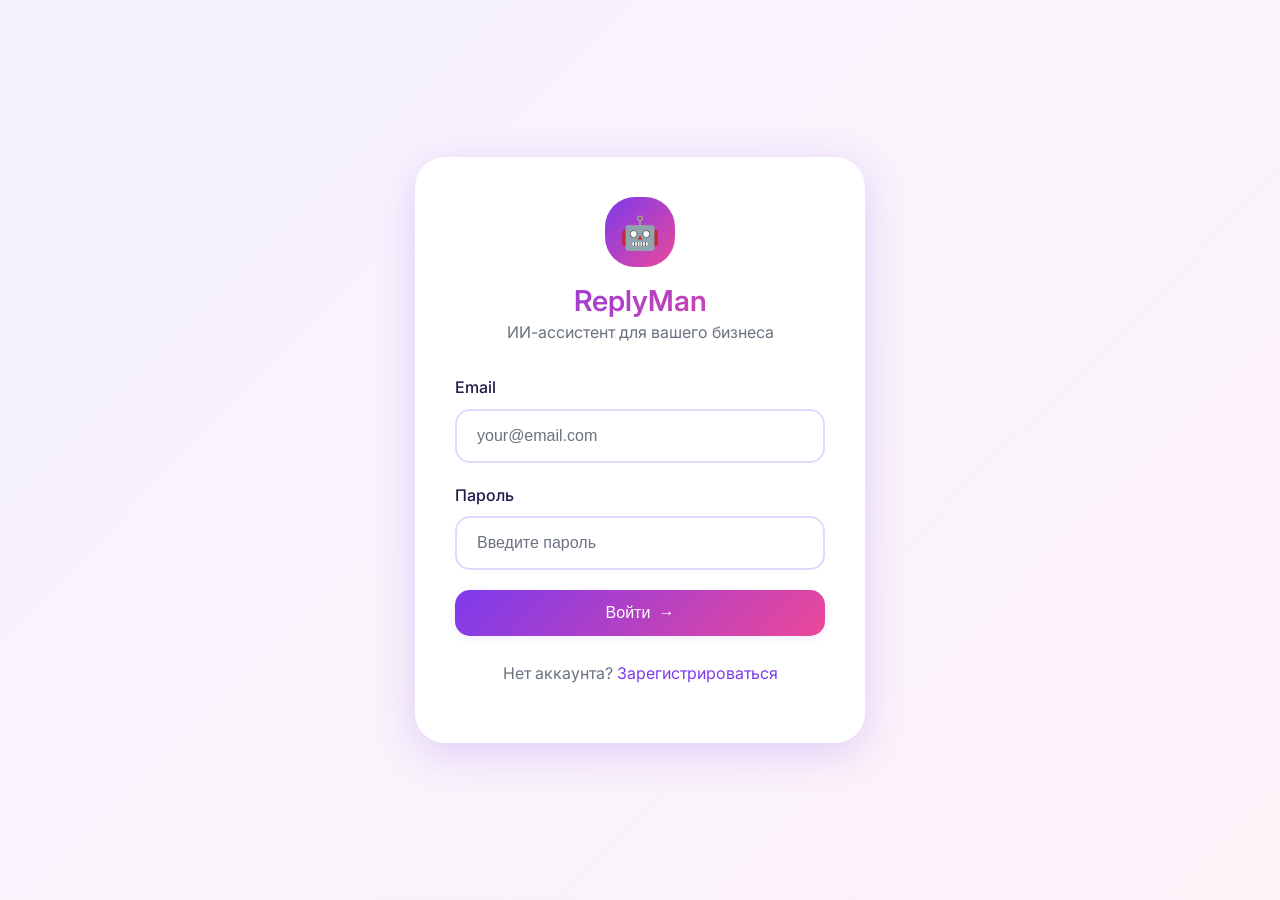
==== frontend/index.html @ 200dcde9 "Add files via upload" ====
<!DOCTYPE html>
<html lang="ru">
<head>
    <meta charset="UTF-8">
    <meta name="viewport" content="width=device-width, initial-scale=1.0">
    <title>ReplyMan - Вход</title>
    <link rel="preconnect" href="https://fonts.googleapis.com">
    <link rel="preconnect" href="https://fonts.gstatic.com" crossorigin>
    <link href="https://fonts.googleapis.com/css2?family=Inter:wght@400;500;600;700&display=swap" rel="stylesheet">
    <link rel="stylesheet" href="css/styles.css">
    <link rel="icon" type="image/svg+xml" href="data:image/svg+xml,<svg xmlns='http://www.w3.org/2000/svg' viewBox='0 0 100 100'><text y='.9em' font-size='90'>🤖</text></svg>">
</head>
<body>
    <div class="auth-container">
        <div class="auth-card">
            <div class="auth-logo">
                <div class="logo-icon">🤖</div>
                <h1>ReplyMan</h1>
                <p>ИИ-ассистент для вашего бизнеса</p>
            </div>
            
            <div id="alertContainer"></div>
            
            <!-- Login Form -->
            <form id="loginForm" class="auth-form">
                <div class="form-group">
                    <label class="form-label" for="loginEmail">Email</label>
                    <input type="email" id="loginEmail" class="form-input" placeholder="your@email.com" required>
                </div>
                
                <div class="form-group">
                    <label class="form-label" for="loginPassword">Пароль</label>
                    <input type="password" id="loginPassword" class="form-input" placeholder="Введите пароль" required>
                </div>
                
                <button type="submit" class="btn btn-primary" style="width: 100%;">
                    <span>Войти</span>
                    <span>→</span>
                </button>
            </form>
            
            <!-- Register Form (hidden by default) -->
            <form id="registerForm" class="auth-form hidden">
                <div class="form-group">
                    <label class="form-label" for="registerName">Имя</label>
                    <input type="text" id="registerName" class="form-input" placeholder="Ваше имя">
                </div>
                
                <div class="form-group">
                    <label class="form-label" for="registerEmail">Email</label>
                    <input type="email" id="registerEmail" class="form-input" placeholder="your@email.com" required>
                </div>
                
                <div class="form-group">
                    <label class="form-label" for="registerPassword">Пароль</label>
                    <input type="password" id="registerPassword" class="form-input" placeholder="Минимум 8 символов" required minlength="8">
                </div>
                
                <div class="form-group">
                    <label class="form-label" for="registerPasswordConfirm">Подтвердите пароль</label>
                    <input type="password" id="registerPasswordConfirm" class="form-input" placeholder="Повторите пароль" required>
                </div>
                
                <button type="submit" class="btn btn-primary" style="width: 100%;">
                    <span>Зарегистрироваться</span>
                    <span>→</span>
                </button>
            </form>
            
            <div class="auth-footer">
                <p id="authSwitch">
                    Нет аккаунта? <a href="#" id="showRegister">Зарегистрироваться</a>
                </p>
            </div>
        </div>
    </div>
    
    <script src="js/config.js"></script>
    <script src="js/api.js"></script>
    <script src="js/auth.js"></script>
</body>
</html>
---- frontend/css/styles.css ----
/* ========================================
   ReplyMan AI Assistant - Main Styles
   ======================================== */

/* CSS Variables */
:root {
    --primary-color: #7c3aed;
    --primary-light: #a78bfa;
    --primary-dark: #5b21b6;
    --secondary-color: #ec4899;
    --accent-color: #06b6d4;
    
    --gradient-primary: linear-gradient(135deg, #7c3aed 0%, #ec4899 100%);
    --gradient-secondary: linear-gradient(135deg, #a78bfa 0%, #f472b6 100%);
    --gradient-dark: linear-gradient(135deg, #1e1b4b 0%, #312e81 100%);
    --gradient-light: linear-gradient(135deg, #f5f3ff 0%, #fdf2f8 100%);
    
    --bg-primary: #faf5ff;
    --bg-secondary: #ffffff;
    --bg-dark: #1e1b4b;
    
    --text-primary: #1e1b4b;
    --text-secondary: #6b7280;
    --text-light: #f5f3ff;
    
    --border-radius: 30px;
    --border-radius-sm: 15px;
    --border-radius-xs: 10px;
    
    --shadow-sm: 0 2px 10px rgba(124, 58, 237, 0.1);
    --shadow-md: 0 4px 20px rgba(124, 58, 237, 0.15);
    --shadow-lg: 0 10px 40px rgba(124, 58, 237, 0.2);
    
    --transition: all 0.3s ease;
}

/* Reset & Base */
* {
    margin: 0;
    padding: 0;
    box-sizing: border-box;
}

html {
    font-size: 16px;
    scroll-behavior: smooth;
}

body {
    font-family: 'Inter', -apple-system, BlinkMacSystemFont, 'Segoe UI', Roboto, Oxygen, Ubuntu, sans-serif;
    background: var(--gradient-light);
    color: var(--text-primary);
    min-height: 100vh;
    line-height: 1.6;
}

/* Typography */
h1, h2, h3, h4, h5, h6 {
    font-weight: 600;
    line-height: 1.3;
    margin-bottom: 1rem;
}

h1 { font-size: 2.5rem; }
h2 { font-size: 2rem; }
h3 { font-size: 1.5rem; }
h4 { font-size: 1.25rem; }

p {
    margin-bottom: 1rem;
    color: var(--text-secondary);
}

a {
    color: var(--primary-color);
    text-decoration: none;
    transition: var(--transition);
}

a:hover {
    color: var(--primary-dark);
}

/* Layout */
.container {
    max-width: 1400px;
    margin: 0 auto;
    padding: 0 20px;
}

.app-layout {
    display: flex;
    min-height: 100vh;
}

/* Sidebar */
.sidebar {
    width: 280px;
    background: var(--gradient-dark);
    color: var(--text-light);
    padding: 30px 20px;
    display: flex;
    flex-direction: column;
    position: fixed;
    height: 100vh;
    left: 0;
    top: 0;
    z-index: 100;
    transition: var(--transition);
}

.sidebar-logo {
    display: flex;
    align-items: center;
    gap: 12px;
    margin-bottom: 40px;
    padding: 0 10px;
}

.sidebar-logo .logo-icon {
    width: 45px;
    height: 45px;
    background: var(--gradient-primary);
    border-radius: var(--border-radius-sm);
    display: flex;
    align-items: center;
    justify-content: center;
    font-size: 1.5rem;
}

.sidebar-logo h1 {
    font-size: 1.4rem;
    font-weight: 700;
    margin: 0;
    background: var(--gradient-secondary);
    -webkit-background-clip: text;
    -webkit-text-fill-color: transparent;
    background-clip: text;
}

.sidebar-nav {
    flex: 1;
}

.nav-item {
    display: flex;
    align-items: center;
    gap: 14px;
    padding: 16px 20px;
    border-radius: var(--border-radius-sm);
    color: rgba(255, 255, 255, 0.7);
    cursor: pointer;
    transition: var(--transition);
    margin-bottom: 8px;
    text-decoration: none;
}

.nav-item:hover {
    background: rgba(255, 255, 255, 0.1);
    color: #fff;
}

.nav-item.active {
    background: var(--gradient-primary);
    color: #fff;
    box-shadow: var(--shadow-md);
}

.nav-item i {
    font-size: 1.3rem;
    width: 24px;
    text-align: center;
}

.nav-item span {
    font-size: 1rem;
    font-weight: 500;
}

.sidebar-footer {
    margin-top: auto;
    padding-top: 20px;
    border-top: 1px solid rgba(255, 255, 255, 0.1);
}

.user-info {
    display: flex;
    align-items: center;
    gap: 12px;
    padding: 10px;
}

.user-avatar {
    width: 40px;
    height: 40px;
    border-radius: 50%;
    background: var(--gradient-primary);
    display: flex;
    align-items: center;
    justify-content: center;
    font-weight: 600;
}

.user-name {
    font-size: 0.95rem;
    font-weight: 500;
}

.user-email {
    font-size: 0.8rem;
    opacity: 0.7;
}

/* Main Content */
.main-content {
    flex: 1;
    margin-left: 280px;
    padding: 30px;
    min-height: 100vh;
}

.page-header {
    margin-bottom: 30px;
}

.page-header h2 {
    margin-bottom: 8px;
}

.page-header p {
    margin: 0;
}

/* Cards */
.card {
    background: var(--bg-secondary);
    border-radius: var(--border-radius);
    padding: 30px;
    box-shadow: var(--shadow-sm);
    transition: var(--transition);
}

.card:hover {
    box-shadow: var(--shadow-md);
}

.card-header {
    display: flex;
    align-items: center;
    justify-content: space-between;
    margin-bottom: 20px;
    padding-bottom: 15px;
    border-bottom: 1px solid rgba(124, 58, 237, 0.1);
}

.card-title {
    font-size: 1.2rem;
    font-weight: 600;
    margin: 0;
}

/* Buttons */
.btn {
    display: inline-flex;
    align-items: center;
    justify-content: center;
    gap: 8px;
    padding: 14px 28px;
    border-radius: var(--border-radius-sm);
    font-size: 1rem;
    font-weight: 500;
    cursor: pointer;
    border: none;
    transition: var(--transition);
    text-decoration: none;
}

.btn-primary {
    background: var(--gradient-primary);
    color: #fff;
    box-shadow: var(--shadow-sm);
}

.btn-primary:hover {
    transform: translateY(-2px);
    box-shadow: var(--shadow-md);
}

.btn-secondary {
    background: var(--bg-primary);
    color: var(--primary-color);
    border: 2px solid var(--primary-light);
}

.btn-secondary:hover {
    background: var(--primary-light);
    color: #fff;
}

.btn-outline {
    background: transparent;
    color: var(--primary-color);
    border: 2px solid var(--primary-color);
}

.btn-outline:hover {
    background: var(--primary-color);
    color: #fff;
}

.btn-danger {
    background: linear-gradient(135deg, #ef4444 0%, #dc2626 100%);
    color: #fff;
}

.btn-sm {
    padding: 10px 20px;
    font-size: 0.9rem;
}

.btn-lg {
    padding: 18px 36px;
    font-size: 1.1rem;
}

.btn-icon {
    width: 45px;
    height: 45px;
    padding: 0;
    border-radius: var(--border-radius-sm);
}

.btn:disabled {
    opacity: 0.6;
    cursor: not-allowed;
    transform: none !important;
}

/* Forms */
.form-group {
    margin-bottom: 20px;
}

.form-label {
    display: block;
    margin-bottom: 8px;
    font-weight: 500;
    color: var(--text-primary);
}

.form-input {
    width: 100%;
    padding: 16px 20px;
    border: 2px solid rgba(124, 58, 237, 0.2);
    border-radius: var(--border-radius-sm);
    font-size: 1rem;
    transition: var(--transition);
    background: var(--bg-secondary);
}

.form-input:focus {
    outline: none;
    border-color: var(--primary-color);
    box-shadow: 0 0 0 4px rgba(124, 58, 237, 0.1);
}

.form-input::placeholder {
    color: var(--text-secondary);
}

textarea.form-input {
    min-height: 150px;
    resize: vertical;
}

/* File Upload */
.file-upload-area {
    border: 2px dashed var(--primary-light);
    border-radius: var(--border-radius);
    padding: 50px 30px;
    text-align: center;
    cursor: pointer;
    transition: var(--transition);
    background: rgba(124, 58, 237, 0.02);
}

.file-upload-area:hover {
    border-color: var(--primary-color);
    background: rgba(124, 58, 237, 0.05);
}

.file-upload-area.dragover {
    border-color: var(--primary-color);
    background: rgba(124, 58, 237, 0.1);
}

.file-upload-icon {
    font-size: 3rem;
    color: var(--primary-color);
    margin-bottom: 15px;
}

.file-upload-text {
    color: var(--text-secondary);
    margin-bottom: 10px;
}

.file-upload-hint {
    font-size: 0.85rem;
    color: var(--text-secondary);
    opacity: 0.8;
}

/* File List */
.file-list {
    display: flex;
    flex-direction: column;
    gap: 12px;
}

.file-item {
    display: flex;
    align-items: center;
    gap: 15px;
    padding: 16px 20px;
    background: var(--bg-primary);
    border-radius: var(--border-radius-sm);
    transition: var(--transition);
}

.file-item:hover {
    background: rgba(124, 58, 237, 0.1);
}

.file-icon {
    width: 45px;
    height: 45px;
    background: var(--gradient-secondary);
    border-radius: var(--border-radius-xs);
    display: flex;
    align-items: center;
    justify-content: center;
    color: #fff;
    font-size: 1.2rem;
}

.file-info {
    flex: 1;
}

.file-name {
    font-weight: 500;
    margin-bottom: 4px;
}

.file-meta {
    font-size: 0.85rem;
    color: var(--text-secondary);
}

.file-actions {
    display: flex;
    gap: 10px;
}

/* Chat Interface */
.chat-container {
    display: flex;
    flex-direction: column;
    height: calc(100vh - 180px);
    min-height: 500px;
}

.chat-messages {
    flex: 1;
    overflow-y: auto;
    padding: 20px;
    display: flex;
    flex-direction: column;
    gap: 20px;
}

.message {
    display: flex;
    gap: 12px;
    max-width: 85%;
    animation: fadeIn 0.3s ease;
}

@keyframes fadeIn {
    from {
        opacity: 0;
        transform: translateY(10px);
    }
    to {
        opacity: 1;
        transform: translateY(0);
    }
}

.message.user {
    align-self: flex-end;
    flex-direction: row-reverse;
}

.message-avatar {
    width: 40px;
    height: 40px;
    border-radius: 50%;
    background: var(--gradient-primary);
    display: flex;
    align-items: center;
    justify-content: center;
    color: #fff;
    font-size: 0.9rem;
    flex-shrink: 0;
}

.message.user .message-avatar {
    background: var(--gradient-secondary);
}

.message-content {
    padding: 16px 20px;
    border-radius: var(--border-radius-sm);
    background: var(--bg-primary);
}

.message.user .message-content {
    background: var(--gradient-primary);
    color: #fff;
}

.message-text {
    line-height: 1.5;
    white-space: pre-wrap;
    word-wrap: break-word;
}

.message-text p {
    margin: 0;
    color: inherit;
}

.chat-input-area {
    padding: 20px;
    border-top: 1px solid rgba(124, 58, 237, 0.1);
    background: var(--bg-secondary);
    border-radius: 0 0 var(--border-radius) var(--border-radius);
}

.chat-input-wrapper {
    display: flex;
    gap: 12px;
    align-items: flex-end;
}

.chat-input {
    flex: 1;
    padding: 16px 20px;
    border: 2px solid rgba(124, 58, 237, 0.2);
    border-radius: var(--border-radius-sm);
    font-size: 1rem;
    resize: none;
    max-height: 150px;
    min-height: 56px;
    transition: var(--transition);
}

.chat-input:focus {
    outline: none;
    border-color: var(--primary-color);
}

.chat-send-btn {
    width: 56px;
    height: 56px;
    border-radius: var(--border-radius-sm);
    background: var(--gradient-primary);
    color: #fff;
    border: none;
    cursor: pointer;
    transition: var(--transition);
    display: flex;
    align-items: center;
    justify-content: center;
}

.chat-send-btn:hover {
    transform: scale(1.05);
    box-shadow: var(--shadow-md);
}

.chat-send-btn:disabled {
    opacity: 0.5;
    cursor: not-allowed;
    transform: none;
}

/* Training Mode */
.training-status {
    display: flex;
    align-items: center;
    gap: 10px;
    padding: 12px 20px;
    background: linear-gradient(135deg, #10b981 0%, #059669 100%);
    color: #fff;
    border-radius: var(--border-radius-sm);
    margin-bottom: 20px;
}

.training-status.inactive {
    background: var(--bg-primary);
    color: var(--text-secondary);
}

.status-dot {
    width: 10px;
    height: 10px;
    background: #fff;
    border-radius: 50%;
    animation: pulse 2s infinite;
}

@keyframes pulse {
    0%, 100% {
        opacity: 1;
    }
    50% {
        opacity: 0.5;
    }
}

.training-feedback {
    background: var(--bg-primary);
    border-radius: var(--border-radius);
    padding: 30px;
    margin-top: 20px;
}

.feedback-score {
    display: flex;
    align-items: center;
    gap: 15px;
    margin-bottom: 20px;
}

.score-circle {
    width: 80px;
    height: 80px;
    border-radius: 50%;
    background: var(--gradient-primary);
    display: flex;
    align-items: center;
    justify-content: center;
    color: #fff;
    font-size: 2rem;
    font-weight: 700;
}

.feedback-section {
    margin-bottom: 20px;
}

.feedback-section h4 {
    display: flex;
    align-items: center;
    gap: 8px;
    margin-bottom: 12px;
}

.feedback-list {
    list-style: none;
    padding-left: 0;
}

.feedback-list li {
    padding: 10px 0;
    padding-left: 25px;
    position: relative;
    border-bottom: 1px solid rgba(124, 58, 237, 0.1);
}

.feedback-list li::before {
    content: '•';
    position: absolute;
    left: 8px;
    color: var(--primary-color);
}

/* Auth Pages */
.auth-container {
    min-height: 100vh;
    display: flex;
    align-items: center;
    justify-content: center;
    padding: 20px;
    background: var(--gradient-light);
}

.auth-card {
    width: 100%;
    max-width: 450px;
    background: var(--bg-secondary);
    border-radius: var(--border-radius);
    padding: 40px;
    box-shadow: var(--shadow-lg);
}

.auth-logo {
    text-align: center;
    margin-bottom: 30px;
}

.auth-logo .logo-icon {
    width: 70px;
    height: 70px;
    background: var(--gradient-primary);
    border-radius: var(--border-radius);
    display: flex;
    align-items: center;
    justify-content: center;
    font-size: 2rem;
    margin: 0 auto 15px;
}

.auth-logo h1 {
    font-size: 1.8rem;
    margin: 0;
    background: var(--gradient-primary);
    -webkit-background-clip: text;
    -webkit-text-fill-color: transparent;
    background-clip: text;
}

.auth-logo p {
    color: var(--text-secondary);
    margin: 0;
}

.auth-form {
    margin-bottom: 25px;
}

.auth-divider {
    display: flex;
    align-items: center;
    gap: 15px;
    margin: 25px 0;
    color: var(--text-secondary);
}

.auth-divider::before,
.auth-divider::after {
    content: '';
    flex: 1;
    height: 1px;
    background: rgba(124, 58, 237, 0.2);
}

.auth-footer {
    text-align: center;
    color: var(--text-secondary);
}

/* Instructions Editor */
.instructions-editor {
    margin-top: 20px;
}

.instructions-textarea {
    width: 100%;
    min-height: 200px;
    padding: 20px;
    border: 2px solid rgba(124, 58, 237, 0.2);
    border-radius: var(--border-radius-sm);
    font-size: 1rem;
    resize: vertical;
    font-family: inherit;
    line-height: 1.6;
}

.instructions-textarea:focus {
    outline: none;
    border-color: var(--primary-color);
}

/* Stats Grid */
.stats-grid {
    display: grid;
    grid-template-columns: repeat(auto-fit, minmax(200px, 1fr));
    gap: 20px;
    margin-bottom: 30px;
}

.stat-card {
    background: var(--bg-secondary);
    border-radius: var(--border-radius);
    padding: 25px;
    text-align: center;
    box-shadow: var(--shadow-sm);
    transition: var(--transition);
}

.stat-card:hover {
    transform: translateY(-5px);
    box-shadow: var(--shadow-md);
}

.stat-value {
    font-size: 2.5rem;
    font-weight: 700;
    background: var(--gradient-primary);
    -webkit-background-clip: text;
    -webkit-text-fill-color: transparent;
    background-clip: text;
}

.stat-label {
    color: var(--text-secondary);
    font-size: 0.95rem;
    margin-top: 5px;
}

/* Scenarios Grid */
.scenarios-grid {
    display: grid;
    grid-template-columns: repeat(auto-fit, minmax(250px, 1fr));
    gap: 20px;
    margin-bottom: 30px;
}

.scenario-card {
    background: var(--bg-secondary);
    border-radius: var(--border-radius);
    padding: 25px;
    cursor: pointer;
    transition: var(--transition);
    border: 2px solid transparent;
}

.scenario-card:hover {
    border-color: var(--primary-light);
    transform: translateY(-3px);
}

.scenario-card.selected {
    border-color: var(--primary-color);
    background: var(--bg-primary);
}

.scenario-icon {
    width: 50px;
    height: 50px;
    background: var(--gradient-secondary);
    border-radius: var(--border-radius-xs);
    display: flex;
    align-items: center;
    justify-content: center;
    font-size: 1.5rem;
    margin-bottom: 15px;
}

.scenario-title {
    font-weight: 600;
    margin-bottom: 8px;
}

.scenario-desc {
    font-size: 0.9rem;
    color: var(--text-secondary);
    margin: 0;
}

/* Loading States */
.loading {
    display: flex;
    align-items: center;
    justify-content: center;
    padding: 40px;
}

.spinner {
    width: 40px;
    height: 40px;
    border: 3px solid rgba(124, 58, 237, 0.2);
    border-top-color: var(--primary-color);
    border-radius: 50%;
    animation: spin 1s linear infinite;
}

@keyframes spin {
    to {
        transform: rotate(360deg);
    }
}

.typing-indicator {
    display: flex;
    gap: 5px;
    padding: 16px 20px;
    background: var(--bg-primary);
    border-radius: var(--border-radius-sm);
    width: fit-content;
}

.typing-dot {
    width: 8px;
    height: 8px;
    background: var(--primary-color);
    border-radius: 50%;
    animation: typingBounce 1.4s infinite ease-in-out;
}

.typing-dot:nth-child(1) { animation-delay: 0s; }
.typing-dot:nth-child(2) { animation-delay: 0.2s; }
.typing-dot:nth-child(3) { animation-delay: 0.4s; }

@keyframes typingBounce {
    0%, 80%, 100% {
        transform: translateY(0);
    }
    40% {
        transform: translateY(-10px);
    }
}

/* Alerts */
.alert {
    padding: 16px 20px;
    border-radius: var(--border-radius-sm);
    margin-bottom: 20px;
    display: flex;
    align-items: center;
    gap: 12px;
}

.alert-success {
    background: rgba(16, 185, 129, 0.1);
    color: #059669;
    border: 1px solid rgba(16, 185, 129, 0.2);
}

.alert-error {
    background: rgba(239, 68, 68, 0.1);
    color: #dc2626;
    border: 1px solid rgba(239, 68, 68, 0.2);
}

.alert-warning {
    background: rgba(245, 158, 11, 0.1);
    color: #d97706;
    border: 1px solid rgba(245, 158, 11, 0.2);
}

.alert-info {
    background: rgba(124, 58, 237, 0.1);
    color: var(--primary-dark);
    border: 1px solid rgba(124, 58, 237, 0.2);
}

/* Empty State */
.empty-state {
    text-align: center;
    padding: 60px 30px;
}

.empty-icon {
    font-size: 4rem;
    color: var(--primary-light);
    margin-bottom: 20px;
}

.empty-title {
    font-size: 1.3rem;
    font-weight: 600;
    margin-bottom: 10px;
}

.empty-desc {
    color: var(--text-secondary);
    max-width: 400px;
    margin: 0 auto 25px;
}

/* Responsive */
@media (max-width: 1024px) {
    .sidebar {
        transform: translateX(-100%);
    }
    
    .sidebar.open {
        transform: translateX(0);
    }
    
    .main-content {
        margin-left: 0;
    }
    
    .mobile-menu-btn {
        display: flex;
    }
}

@media (max-width: 768px) {
    html {
        font-size: 14px;
    }
    
    .main-content {
        padding: 20px 15px;
    }
    
    .card {
        padding: 20px;
    }
    
    .stats-grid {
        grid-template-columns: 1fr 1fr;
    }
    
    .message {
        max-width: 95%;
    }
    
    .auth-card {
        padding: 30px 25px;
    }
}

@media (max-width: 480px) {
    .stats-grid {
        grid-template-columns: 1fr;
    }
    
    .scenarios-grid {
        grid-template-columns: 1fr;
    }
}

/* Mobile Menu Button */
.mobile-menu-btn {
    display: none;
    position: fixed;
    top: 20px;
    left: 20px;
    z-index: 101;
    width: 45px;
    height: 45px;
    background: var(--gradient-primary);
    border: none;
    border-radius: var(--border-radius-xs);
    color: #fff;
    cursor: pointer;
    align-items: center;
    justify-content: center;
    font-size: 1.3rem;
}

@media (max-width: 1024px) {
    .mobile-menu-btn {
        display: flex;
    }
}

/* Scrollbar */
::-webkit-scrollbar {
    width: 8px;
    height: 8px;
}

::-webkit-scrollbar-track {
    background: var(--bg-primary);
    border-radius: 10px;
}

::-webkit-scrollbar-thumb {
    background: var(--primary-light);
    border-radius: 10px;
}

::-webkit-scrollbar-thumb:hover {
    background: var(--primary-color);
}

/* Utility Classes */
.text-center { text-align: center; }
.text-right { text-align: right; }
.mt-20 { margin-top: 20px; }
.mt-30 { margin-top: 30px; }
.mb-20 { margin-bottom: 20px; }
.mb-30 { margin-bottom: 30px; }
.hidden { display: none !important; }
.flex { display: flex; }
.flex-center { display: flex; align-items: center; justify-content: center; }
.flex-between { display: flex; align-items: center; justify-content: space-between; }
.gap-10 { gap: 10px; }
.gap-15 { gap: 15px; }
.gap-20 { gap: 20px; }
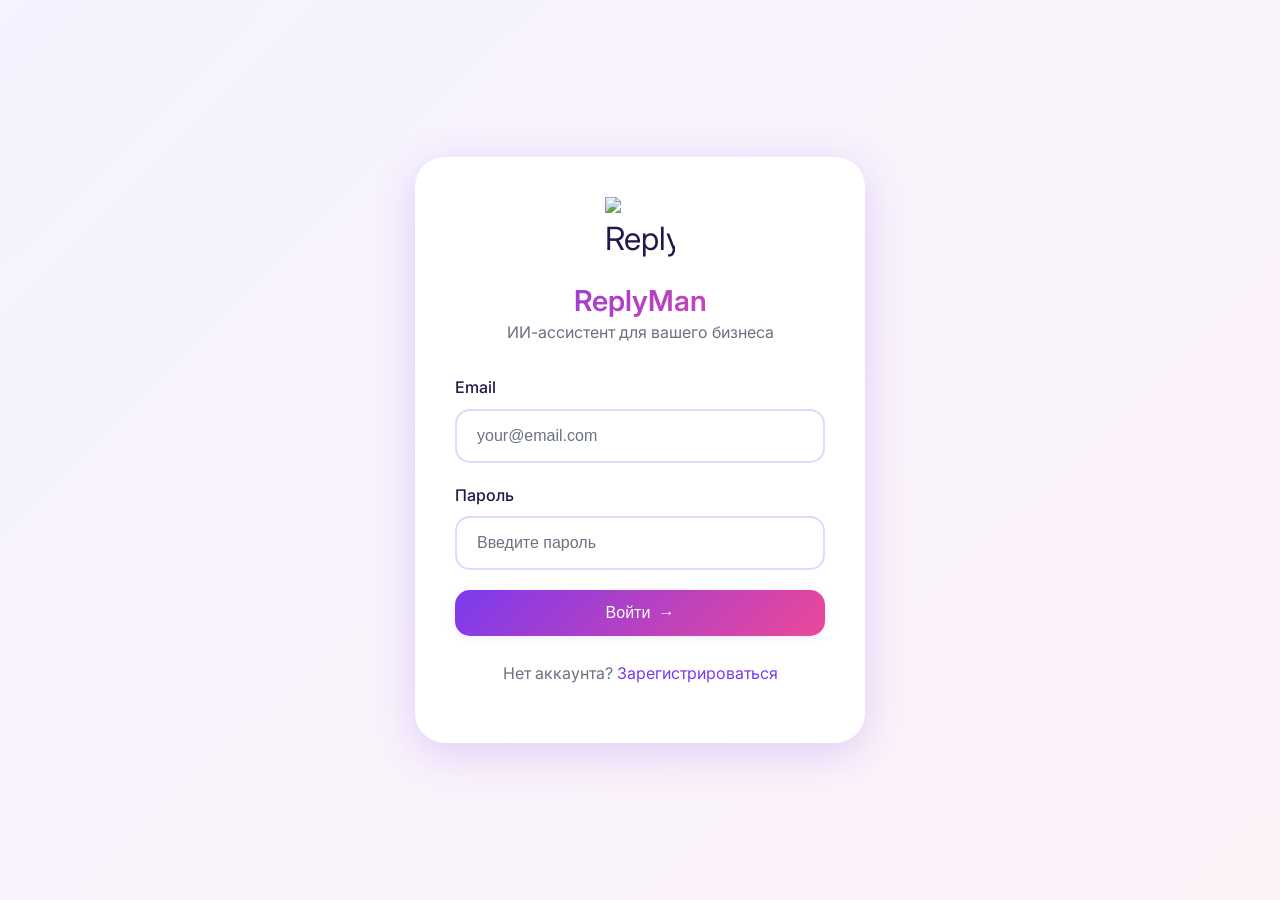
==== commit e249ded2: "Add files via upload" ====
--- a/frontend/index.html
+++ b/frontend/index.html
@@ -8,13 +8,13 @@
     <link rel="preconnect" href="https://fonts.gstatic.com" crossorigin>
     <link href="https://fonts.googleapis.com/css2?family=Inter:wght@400;500;600;700&display=swap" rel="stylesheet">
     <link rel="stylesheet" href="css/styles.css">
-    <link rel="icon" type="image/svg+xml" href="data:image/svg+xml,<svg xmlns='http://www.w3.org/2000/svg' viewBox='0 0 100 100'><text y='.9em' font-size='90'>🤖</text></svg>">
+    <link rel="icon" type="image/png" href="logo_rm.png">
 </head>
 <body>
     <div class="auth-container">
         <div class="auth-card">
             <div class="auth-logo">
-                <div class="logo-icon">🤖</div>
+                <div class="logo-icon"><img src="logo_rm.png" alt="ReplyMan"></div>
                 <h1>ReplyMan</h1>
                 <p>ИИ-ассистент для вашего бизнеса</p>
             </div>
@@ -79,4 +79,4 @@
     <script src="js/api.js"></script>
     <script src="js/auth.js"></script>
 </body>
-</html>
+</html>
--- a/frontend/css/styles.css
+++ b/frontend/css/styles.css
@@ -120,12 +120,17 @@
 .sidebar-logo .logo-icon {
     width: 45px;
     height: 45px;
-    background: var(--gradient-primary);
-    border-radius: var(--border-radius-sm);
     display: flex;
     align-items: center;
     justify-content: center;
     font-size: 1.5rem;
+    overflow: hidden;
+}
+
+.sidebar-logo .logo-icon img {
+    width: 100%;
+    height: 100%;
+    object-fit: contain;
 }
 
 .sidebar-logo h1 {
@@ -467,8 +472,8 @@
 .chat-container {
     display: flex;
     flex-direction: column;
-    height: calc(100vh - 180px);
-    min-height: 500px;
+    height: calc(100vh - 340px);
+    min-height: 350px;
 }
 
 .chat-messages {
@@ -507,21 +512,28 @@
     width: 40px;
     height: 40px;
     border-radius: 50%;
-    background: var(--gradient-primary);
     display: flex;
     align-items: center;
     justify-content: center;
     color: #fff;
     font-size: 0.9rem;
     flex-shrink: 0;
+    overflow: hidden;
+}
+
+.message-avatar img {
+    width: 32px;
+    height: 32px;
+    object-fit: contain;
 }
 
 .message.user .message-avatar {
-    background: var(--gradient-secondary);
+    background: var(--bg-primary);
+    border: 1px solid rgba(124, 58, 237, 0.2);
 }
 
 .message-content {
-    padding: 16px 20px;
+    padding: 16px 30px;
     border-radius: var(--border-radius-sm);
     background: var(--bg-primary);
 }
@@ -533,13 +545,69 @@
 
 .message-text {
     line-height: 1.5;
+    word-wrap: break-word;
+}
+
+.message-text p {
+    margin: 0 0 4px 0;
+    color: inherit;
+}
+
+.message-text p:last-child {
+    margin-bottom: 0;
+}
+
+.message-text pre {
+    background: #5d4b60;
+    color: #f3f3f3;
+    padding: 12px 16px;
+    border-radius: 8px;
+    overflow-x: auto;
+    font-family: 'Courier New', monospace;
+    font-size: 1em;
+    margin: 12px 0;
     white-space: pre-wrap;
-    word-wrap: break-word;
-}
-
-.message-text p {
-    margin: 0;
-    color: inherit;
+    word-break: break-word;
+}
+
+.message-text code {
+    background: #f0f0f0;
+    padding: 2px 6px;
+    border-radius: 4px;
+    font-family: monospace;
+    font-size: 0.9em;
+}
+
+.message-text pre code {
+    background: transparent;
+    padding: 0;
+}
+
+/* Кнопка копирования */
+.copy-btn {
+    position: absolute;
+    top: 8px;
+    right: 8px;
+    background: #ffffff;
+    border: 1px solid #d0d7de;
+    border-radius: 6px;
+    padding: 4px 8px;
+    font-size: 12px;
+    cursor: pointer;
+    font-family: inherit;
+    color: #24292e;
+    transition: 0.2s;
+}
+
+.copy-btn:hover {
+    background: #e9ecef;
+    border-color: #afb8c1;
+}
+
+.copy-btn.copied {
+    background: #2cbe4e;
+    color: white;
+    border-color: #2cbe4e;
 }
 
 .chat-input-area {
@@ -715,13 +783,18 @@
 .auth-logo .logo-icon {
     width: 70px;
     height: 70px;
-    background: var(--gradient-primary);
-    border-radius: var(--border-radius);
     display: flex;
     align-items: center;
     justify-content: center;
     font-size: 2rem;
     margin: 0 auto 15px;
+    overflow: hidden;
+}
+
+.auth-logo .logo-icon img {
+    width: 100%;
+    height: 100%;
+    object-fit: contain;
 }
 
 .auth-logo h1 {
